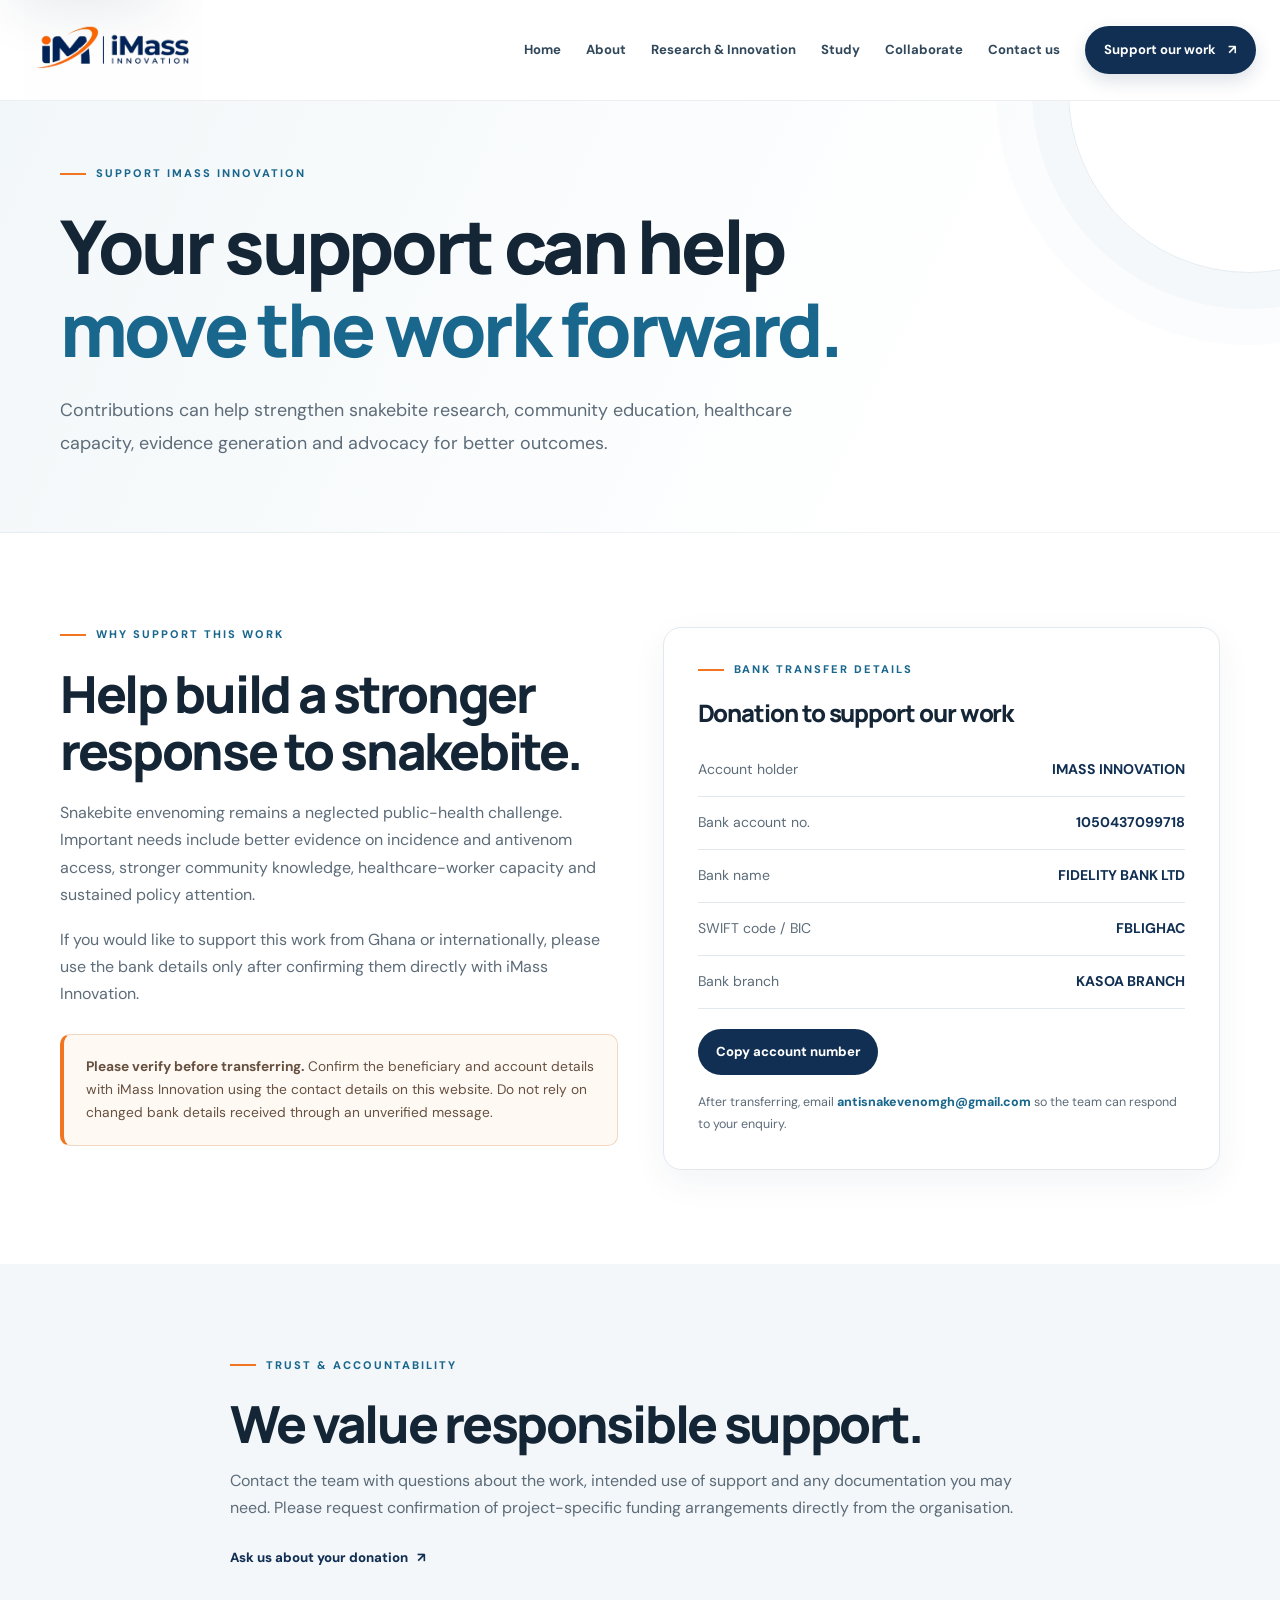
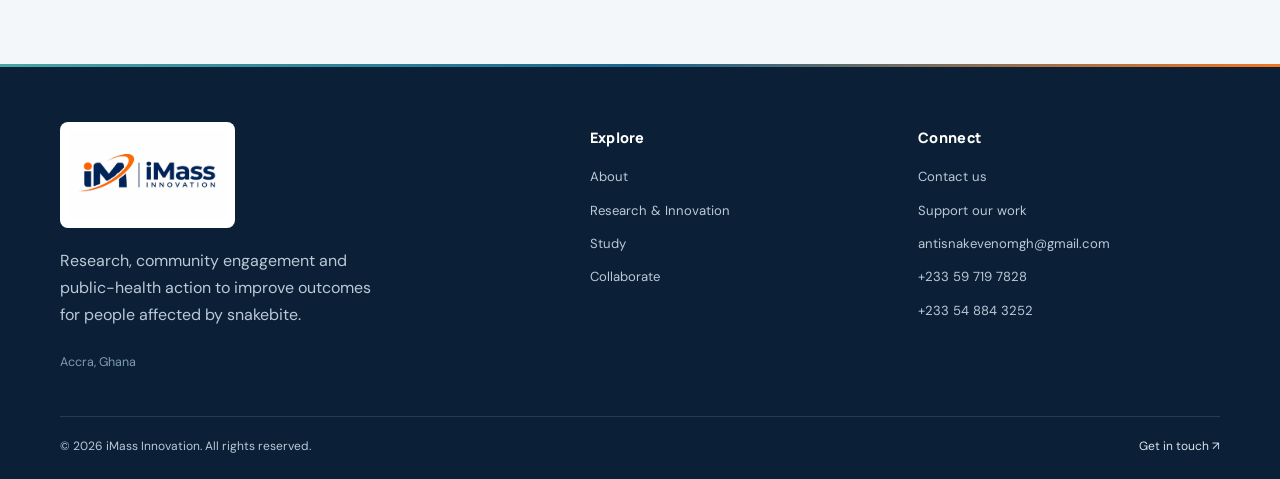
==== donate/index.html @ 9985106d "Add files via upload" ====
<!doctype html>
<html lang="en"><head>
  <!-- Core document settings -->
  <meta charset="utf-8"/>
  <meta name="viewport" content="width=device-width, initial-scale=1"/>
  <meta name="author" content="iMass Innovation"/>
  <meta name="description" content="Support iMass Innovation’s work in snakebite research, community engagement and public-health action in Ghana."/>
  <meta name="theme-color" content="#102f52"/>
  <meta name="referrer" content="strict-origin-when-cross-origin"/>

  <!-- Search engine indexing -->
  <meta name="robots" content="index, follow, max-image-preview:large, max-snippet:-1, max-video-preview:-1"/>
  <meta name="googlebot" content="index, follow"/>

  <!-- Canonical URL and site icon -->
  <link rel="canonical" href="https://imassinnovation.org/donate/"/>
  <link rel="icon" href="../assets/imass-logo.webp" type="image/webp"/>

  <!-- Open Graph sharing -->
  <meta property="og:type" content="website"/>
  <meta property="og:site_name" content="iMass Innovation"/>
  <meta property="og:title" content="Support Snakebite Research in Ghana — iMass Innovation"/>
  <meta property="og:description" content="Support iMass Innovation’s work in snakebite research, community engagement and public-health action in Ghana."/>
  <meta property="og:url" content="https://imassinnovation.org/donate/"/>
  <meta property="og:image" content="https://imassinnovation.org/assets/imass-logo.webp"/>
  <meta property="og:image:alt" content="iMass Innovation logo"/>
  <meta property="og:locale" content="en_GH"/>

  <!-- Twitter / X sharing -->
  <meta name="twitter:card" content="summary_large_image"/>
  <meta name="twitter:title" content="Support Snakebite Research in Ghana — iMass Innovation"/>
  <meta name="twitter:description" content="Support iMass Innovation’s work in snakebite research, community engagement and public-health action in Ghana."/>
  <meta name="twitter:image" content="https://imassinnovation.org/assets/imass-logo.webp"/>

  <!-- Page title -->
  <title>Support Snakebite Research in Ghana — iMass Innovation</title>

  <!-- Fonts and shared website styles -->
  <link rel="preconnect" href="https://fonts.googleapis.com"/>
  <link rel="preconnect" href="https://fonts.gstatic.com" crossorigin="anonymous"/>
  <link href="https://fonts.googleapis.com/css2?family=DM+Sans:wght@400;500;600;700;800&family=Manrope:wght@500;600;700;800&display=swap" rel="stylesheet"/>
  <link rel="stylesheet" href="../styles.css"/>

  <!-- Structured data: organisation, website, page and breadcrumbs -->
  <script type="application/ld+json">{"@context":"https://schema.org","@graph":[{"@type":"Organization","@id":"https://imassinnovation.org/#organization","name":"iMass Innovation","url":"https://imassinnovation.org/","logo":{"@type":"ImageObject","url":"https://imassinnovation.org/assets/imass-logo.webp"},"email":"antisnakevenomgh@gmail.com","telephone":["+233597197828","+233548843252"],"address":{"@type":"PostalAddress","addressLocality":"Accra","addressCountry":"GH"},"description":"iMass Innovation advances snakebite research, venom science, community engagement and public-health action in Ghana."},{"@type":"WebSite","@id":"https://imassinnovation.org/#website","url":"https://imassinnovation.org/","name":"iMass Innovation","publisher":{"@id":"https://imassinnovation.org/#organization"},"inLanguage":"en-GH"},{"@type":"WebPage","@id":"https://imassinnovation.org/donate/#webpage","url":"https://imassinnovation.org/donate/","name":"Support Snakebite Research in Ghana — iMass Innovation","description":"Support iMass Innovation’s work in snakebite research, community engagement and public-health action in Ghana.","isPartOf":{"@id":"https://imassinnovation.org/#website"},"publisher":{"@id":"https://imassinnovation.org/#organization"},"inLanguage":"en-GH","breadcrumb":{"@type":"BreadcrumbList","itemListElement":[{"@type":"ListItem","position":1,"name":"Home","item":"https://imassinnovation.org/"},{"@type":"ListItem","position":2,"name":"Support Snakebite Research in Ghana","item":"https://imassinnovation.org/donate/"}]}}]}</script>
</head><body><a class="skip-link" href="#main">Skip to content</a>
<header class="site-header"><div class="nav-shell">
  <a class="brand" href="../" aria-label="iMass Innovation home"><img loading="lazy" src="../assets/imass-logo.webp" alt="iMass Innovation"></a>
  <button class="menu-toggle" type="button" aria-expanded="false" aria-controls="site-nav"><span></span><span></span><span></span><b class="sr-only">Open navigation</b></button>
  <nav class="site-nav" id="site-nav" aria-label="Main navigation"><a href="../">Home</a><a href="../about/">About</a><a href="../research-innovation/">Research & Innovation</a><a href="../study/">Study</a><a href="../collaborate/">Collaborate</a><a href="../contact-us/">Contact us</a><a class="nav-cta" href="../donate/">Support our work <span aria-hidden="true">↗</span></a></nav>
</div></header><main id="main">
<section class="page-hero"><div class="container"><p class="eyebrow">Support iMass Innovation</p><h1>Your support can help<br><em>move the work forward.</em></h1><p class="page-lead">Contributions can help strengthen snakebite research, community education, healthcare capacity, evidence generation and advocacy for better outcomes.</p></div></section>
<section class="section" data-reveal><div class="container donation-layout"><div class="donation-copy"><p class="eyebrow">Why support this work</p><h2>Help build a stronger response to snakebite.</h2><p>Snakebite envenoming remains a neglected public-health challenge. Important needs include better evidence on incidence and antivenom access, stronger community knowledge, healthcare-worker capacity and sustained policy attention.</p><p>If you would like to support this work from Ghana or internationally, please use the bank details only after confirming them directly with iMass Innovation.</p><div class="notice"><strong>Please verify before transferring.</strong> Confirm the beneficiary and account details with iMass Innovation using the contact details on this website. Do not rely on changed bank details received through an unverified message.</div></div><div class="bank-card"><p class="eyebrow">Bank transfer details</p><h2>Donation to support our work</h2><div class="bank-row"><span>Account holder</span><strong>IMASS INNOVATION</strong></div><div class="bank-row"><span>Bank account no.</span><strong id="accountNo">1050437099718</strong></div><div class="bank-row"><span>Bank name</span><strong>FIDELITY BANK LTD</strong></div><div class="bank-row"><span>SWIFT code / BIC</span><strong>FBLIGHAC</strong></div><div class="bank-row"><span>Bank branch</span><strong>KASOA BRANCH</strong></div><button class="copy-button" type="button" data-copy-account>Copy account number</button><p class="copy-status" id="copyStatus" aria-live="polite">After transferring, email <a href="mailto:antisnakevenomgh@gmail.com">antisnakevenomgh@gmail.com</a> so the team can respond to your enquiry.</p></div></div></section>
<section class="section section-tint" data-reveal><div class="container callout-inline"><p class="eyebrow">Trust & accountability</p><h2>We value responsible support.</h2><p>Contact the team with questions about the work, intended use of support and any documentation you may need. Please request confirmation of project-specific funding arrangements directly from the organisation.</p><a class="text-link" href="../contact-us/">Ask us about your donation <span>↗</span></a></div></section>
</main><footer class="site-footer"><div class="container footer-main">
  <div class="footer-intro"><a href="../" class="footer-logo"><img loading="lazy" src="../assets/imass-logo.webp" alt="iMass Innovation"></a><p>Research, community engagement and public-health action to improve outcomes for people affected by snakebite.</p><span class="footer-location">Accra, Ghana</span></div>
  <div><h2>Explore</h2><div class="footer-links"><a href="../about/">About</a><a href="../research-innovation/">Research & Innovation</a><a href="../study/">Study</a><a href="../collaborate/">Collaborate</a></div></div>
  <div><h2>Connect</h2><div class="footer-links"><a href="../contact-us/">Contact us</a><a href="../donate/">Support our work</a><a href="mailto:antisnakevenomgh@gmail.com">antisnakevenomgh@gmail.com</a><a href="tel:+233597197828">+233 59 719 7828</a><a href="tel:+233548843252">+233 54 884 3252</a></div></div>
</div><div class="container footer-bottom"><span>© <span data-year></span> iMass Innovation. All rights reserved.</span><a href="../contact-us/">Get in touch <span aria-hidden="true">↗</span></a></div></footer><script src="../script.js" defer></script></body></html>
---- styles.css ----
/* iMass Innovation | responsive visual system */
:root{--navy:#102f52;--navy-2:#173f68;--blue:#1a678e;--teal:#48a6a5;--orange:#f27621;--ink:#142536;--muted:#5d6c79;--line:#e2e9ee;--wash:#f3f7f9;--white:#fff;--shadow:0 22px 60px rgba(16,47,82,.12);--radius:18px}
*{box-sizing:border-box}html{scroll-behavior:smooth;scroll-padding-top:100px}body{margin:0;background:#fff;color:var(--ink);font:16px/1.7 "DM Sans",Arial,sans-serif}img{display:block;max-width:100%}a{color:inherit;text-decoration:none}button{font:inherit}::selection{background:#d9edf1;color:var(--navy)}.container{width:min(1160px,calc(100% - 48px));margin-inline:auto}.sr-only{position:absolute;width:1px;height:1px;padding:0;margin:-1px;overflow:hidden;clip:rect(0,0,0,0);white-space:nowrap;border:0}.skip-link{position:fixed;z-index:3000;top:12px;left:12px;transform:translateY(-160%);background:#fff;padding:12px 18px;border-radius:8px;box-shadow:var(--shadow)}.skip-link:focus{transform:none}
h1,h2,h3,p{margin-top:0}h1,h2,h3{font-family:Manrope,"DM Sans",sans-serif;line-height:1.12;letter-spacing:-.045em}h1{font-size:clamp(2.8rem,6.4vw,5.7rem);font-weight:800;margin-bottom:24px}h1 em{font-style:normal;color:var(--blue)}h2{font-size:clamp(2rem,4vw,3.5rem);font-weight:800;margin-bottom:20px}h3{font-size:1.32rem;margin-bottom:12px}p{color:var(--muted);margin-bottom:18px}.eyebrow{display:flex;align-items:center;gap:10px;color:var(--blue);font-size:.69rem;line-height:1.4;text-transform:uppercase;letter-spacing:.18em;font-weight:800;margin-bottom:22px}.eyebrow:before{content:"";width:26px;height:2px;background:var(--orange)}
.site-header{position:sticky;top:0;z-index:1000;background:rgba(255,255,255,.95);backdrop-filter:blur(16px);border-bottom:1px solid rgba(16,47,82,.08)}.nav-shell{width:min(1240px,calc(100% - 48px));min-height:88px;margin:auto;display:flex;align-items:center;justify-content:space-between;gap:24px}.brand img{width:178px;height:auto}.site-nav{display:flex;align-items:center;gap:clamp(13px,2vw,25px)}.site-nav>a{font-size:.82rem;font-weight:700;color:#31485b;transition:color .2s}.site-nav>a:hover,.site-nav>a[aria-current=page]{color:var(--blue)}.site-nav .nav-cta{display:inline-flex;align-items:center;gap:12px;background:var(--navy);color:#fff;border-radius:999px;padding:13px 19px;box-shadow:0 7px 18px rgba(16,47,82,.14)}.site-nav .nav-cta:hover{background:var(--blue);color:#fff}.menu-toggle{display:none}
.hero{position:relative;overflow:hidden;background:linear-gradient(120deg,#f5f8fa 0%,#fff 55%,#edf4f7 100%);padding:88px 0 90px}.hero:after{content:"";position:absolute;width:560px;height:560px;border:1px solid rgba(26,103,142,.11);border-radius:50%;right:-220px;top:-230px;box-shadow:0 0 0 55px rgba(26,103,142,.035),0 0 0 110px rgba(26,103,142,.025);pointer-events:none}.hero-grid{display:grid;grid-template-columns:1fr .94fr;gap:68px;align-items:center;position:relative;z-index:1}.hero-copy .lead{max-width:610px;font-size:1.12rem;line-height:1.85}.button-row{display:flex;flex-wrap:wrap;gap:13px;margin-top:30px}.button{display:inline-flex;align-items:center;justify-content:center;gap:13px;border:1px solid transparent;border-radius:999px;padding:14px 21px;font-size:.84rem;font-weight:800;transition:transform .2s,background .2s,border-color .2s,box-shadow .2s}.button:hover{transform:translateY(-3px)}.button-primary{background:var(--navy);color:#fff;box-shadow:0 10px 24px rgba(16,47,82,.16)}.button-primary:hover{background:var(--blue);color:#fff}.button-quiet{background:#fff;border-color:#d8e1e8;color:var(--navy)}.button-quiet:hover{border-color:var(--blue)}.hero-note{display:flex;align-items:center;gap:10px;font-size:.77rem;color:#637686;margin-top:34px}.dot{width:8px;height:8px;border-radius:50%;background:var(--orange);box-shadow:0 0 0 5px rgba(242,118,33,.12)}.hero-visual{position:relative;padding:0 0 28px 28px}.hero-visual:before{content:"";position:absolute;left:0;bottom:0;width:62%;height:65%;border-radius:22px;background:#c6dfe6}.hero-visual>img{position:relative;width:100%;height:470px;object-fit:cover;border-radius:20px;box-shadow:var(--shadow)}.image-label{position:absolute;right:-14px;bottom:52px;z-index:2;background:var(--navy);color:#fff;padding:22px 25px;border-radius:14px;box-shadow:var(--shadow)}.label-kicker{display:block;font-size:.63rem;letter-spacing:.17em;color:#8ed0d1;font-weight:800;margin-bottom:9px}.image-label strong{font:700 1.1rem/1.35 Manrope,sans-serif}.intro-band{background:var(--navy);padding:58px 0}.intro-band-grid{display:grid;grid-template-columns:.55fr 1.45fr;gap:50px;align-items:start}.intro-band .eyebrow{color:#a3d5d7}.intro-band .eyebrow:before{background:var(--orange)}.intro-band h2{color:#fff;max-width:750px;margin-bottom:14px}.intro-band p:not(.eyebrow){color:#cfdae4;max-width:700px;margin:0}
.section{padding:94px 0}.section-tint{background:var(--wash)}.section-heading{display:grid;grid-template-columns:1.1fr .9fr;gap:58px;align-items:end;margin-bottom:44px}.section-heading h2{margin-bottom:0}.section-heading>p{max-width:510px;margin-bottom:5px}.feature-grid{display:grid;grid-template-columns:repeat(3,1fr);gap:22px}.feature-card{border:1px solid var(--line);border-radius:var(--radius);overflow:hidden;background:#fff;transition:transform .25s,box-shadow .25s}.feature-card:hover{transform:translateY(-6px);box-shadow:var(--shadow)}.feature-card>img{width:100%;height:225px;object-fit:cover}.feature-content{padding:25px 25px 28px}.card-index{display:block;color:var(--blue);font-size:.66rem;font-weight:800;letter-spacing:.13em;margin-bottom:13px}.feature-content p{font-size:.91rem;line-height:1.75;min-height:94px}.text-link{display:inline-flex;align-items:center;gap:9px;color:var(--navy);font-size:.83rem;font-weight:800}.text-link:hover{color:var(--blue)}.split-section{display:grid;grid-template-columns:1fr 1fr;gap:72px;align-items:center}.split-image{position:relative}.split-image:after{content:"";position:absolute;z-index:-1;width:58%;height:55%;right:-15px;bottom:-15px;background:#d6e9eb;border-radius:18px}.split-image img{width:100%;height:430px;object-fit:cover;border-radius:18px;box-shadow:var(--shadow)}.split-copy>p:not(.eyebrow){max-width:590px}.split-copy .button{margin-top:10px}.closing-panel{display:flex;align-items:center;justify-content:space-between;gap:45px;padding:56px 60px;background:linear-gradient(120deg,#102f52,#17466e);border-radius:22px;color:#fff;position:relative;overflow:hidden}.closing-panel:after{content:"";position:absolute;width:340px;height:340px;right:18%;top:-240px;border:1px solid rgba(255,255,255,.13);border-radius:50%;box-shadow:0 0 0 40px rgba(255,255,255,.035),0 0 0 80px rgba(255,255,255,.025)}.closing-panel>div,.closing-panel>a{position:relative;z-index:1}.closing-panel>div{max-width:700px}.closing-panel h2{color:#fff;margin-bottom:15px}.closing-panel p:not(.eyebrow){color:#d3e0e9;margin:0;max-width:650px}.closing-panel .eyebrow{color:#a3d5d7}.button-light{background:#fff;color:var(--navy);white-space:nowrap}.button-light:hover{background:#eaf4f6}.button-outline-light{border-color:rgba(255,255,255,.38);color:#fff}.button-outline-light:hover{border-color:#fff;background:rgba(255,255,255,.08)}
.page-hero{padding:65px 0 72px;background:linear-gradient(115deg,#f2f7f9,#fff 72%);border-bottom:1px solid rgba(16,47,82,.05)}.breadcrumb{display:flex;align-items:center;gap:10px;color:#84929d;font-size:.75rem;margin-bottom:36px}.breadcrumb a{color:var(--blue);font-weight:700}.page-hero h1{font-size:clamp(2.7rem,5.8vw,5rem);max-width:900px}.page-lead{font-size:1.12rem;max-width:760px;line-height:1.85;margin:0}.number-grid{display:grid;grid-template-columns:repeat(3,1fr);gap:18px}.number-grid article{padding:30px;border:1px solid var(--line);border-radius:15px;background:#fff}.number-grid article>span{display:block;color:var(--orange);font-size:.7rem;font-weight:800;letter-spacing:.14em;margin-bottom:22px}.number-grid h3{font-size:1.22rem}.number-grid p{font-size:.9rem;margin-bottom:0}.research-list{display:grid;gap:18px}.research-row{display:grid;grid-template-columns:310px 1fr;gap:35px;align-items:center;padding:18px;border:1px solid var(--line);border-radius:18px}.research-image img{width:100%;height:220px;object-fit:cover;border-radius:12px}.research-body p{max-width:700px;margin-bottom:0}.research-body h3{font-size:1.65rem}.contact-layout,.donation-layout{display:grid;grid-template-columns:1fr 1fr;gap:45px;align-items:start}.contact-copy h2,.donation-copy h2{max-width:550px}.contact-copy .button{margin-top:12px}.contact-card,.bank-card{padding:34px;border:1px solid var(--line);border-radius:18px;background:#fff;box-shadow:0 12px 35px rgba(16,47,82,.055)}.contact-detail{padding:19px 0;border-bottom:1px solid var(--line)}.contact-detail:first-child{padding-top:0}.contact-detail:last-child{border:0;padding-bottom:0}.contact-detail>span{display:block;color:#84929d;font-size:.72rem;text-transform:uppercase;letter-spacing:.12em;font-weight:800;margin-bottom:7px}.contact-detail a,.contact-detail strong{display:block;color:var(--navy);font-size:.98rem;font-weight:800;margin:3px 0}.bank-card h2{font-size:1.5rem;margin-bottom:18px}.bank-row{display:flex;align-items:flex-start;justify-content:space-between;gap:18px;padding:14px 0;border-bottom:1px solid var(--line);font-size:.88rem}.bank-row span{color:var(--muted)}.bank-row strong{text-align:right;overflow-wrap:anywhere;color:var(--navy)}.copy-button{border:0;border-radius:999px;background:var(--navy);color:#fff;padding:12px 18px;margin-top:20px;font-size:.82rem;font-weight:800;cursor:pointer}.copy-button:hover{background:var(--blue)}.copy-status{font-size:.78rem;margin:17px 0 0}.copy-status a{color:var(--blue);font-weight:800}.notice{margin-top:26px;padding:20px 22px;border:1px solid #f2d6bf;border-left:4px solid var(--orange);border-radius:10px;background:#fff9f4;color:#665140;font-size:.86rem}.callout-inline{max-width:820px}.callout-inline h2{margin-bottom:14px}.callout-inline .text-link{margin-top:8px}
.site-footer{background:#0b2037;color:#fff;padding:58px 0 22px}.footer-main{display:grid;grid-template-columns:1.4fr .8fr .9fr;gap:60px}.footer-logo img{width:175px;height:auto;background:#fff;padding:8px;border-radius:8px}.footer-intro p{color:#bac9d6;max-width:330px;margin:19px 0}.footer-location{color:#7f9bb0;font-size:.78rem}.site-footer h2{color:#fff;font-size:.9rem;letter-spacing:.02em;margin:8px 0 20px}.footer-links{display:grid;gap:11px}.footer-links a,.footer-bottom{color:#bac9d6;font-size:.82rem}.footer-links a:hover,.footer-bottom a:hover{color:#fff}.footer-bottom{display:flex;align-items:center;justify-content:space-between;gap:20px;border-top:1px solid rgba(255,255,255,.12);padding-top:19px;margin-top:42px;font-size:.75rem}.footer-bottom a{color:#d7e3ec}
@media(max-width:980px){.site-nav{gap:13px}.site-nav>a{font-size:.74rem}.brand img{width:155px}.hero-grid{gap:38px}.hero-visual>img{height:410px}.feature-grid{gap:16px}.feature-content{padding:21px}.split-section{gap:45px}.closing-panel{padding:45px}.footer-main{gap:35px}}
@media(max-width:760px){.container,.nav-shell{width:calc(100% - 34px)}.nav-shell{min-height:74px}.brand img{width:148px}.menu-toggle{display:flex;flex-direction:column;justify-content:center;gap:5px;border:1px solid var(--line);background:#fff;border-radius:10px;width:45px;height:43px;padding:10px;cursor:pointer;z-index:1201}.menu-toggle span{width:100%;height:2px;background:var(--navy);border-radius:2px;transition:transform .2s,opacity .2s}.menu-toggle[aria-expanded=true] span:first-child{transform:translateY(7px) rotate(45deg)}.menu-toggle[aria-expanded=true] span:nth-child(2){opacity:0}.menu-toggle[aria-expanded=true] span:nth-child(3){transform:translateY(-7px) rotate(-45deg)}.site-nav{position:fixed;inset:0;width:100%;height:100vh;height:100dvh;z-index:1200;background:#fff;padding:100px 28px 35px;display:flex;flex-direction:column;align-items:stretch;gap:0;overflow-y:auto;overscroll-behavior:contain;transform:translateX(-100%);visibility:hidden;transition:transform .38s cubic-bezier(.22,.8,.25,1),visibility .38s;box-shadow:18px 0 50px rgba(16,47,82,.12)}.site-nav.open{transform:translateX(0);visibility:visible}.menu-toggle{position:relative;z-index:1202}.site-header{z-index:1203}.menu-open{overflow:hidden;touch-action:none}.site-nav>a{width:100%;padding:17px 4px;border-bottom:1px solid var(--line);font-size:1.02rem}.site-nav .nav-cta{margin-top:22px;justify-content:center;border:0;padding:15px}.hero{padding:55px 0 62px}.hero-grid{grid-template-columns:1fr;gap:38px}.hero-visual{padding-left:12px}.hero-visual>img{height:330px}.image-label{right:-3px;bottom:42px}.intro-band{padding:43px 0}.intro-band-grid{grid-template-columns:1fr;gap:6px}.section{padding:68px 0}.section-heading{grid-template-columns:1fr;gap:18px;margin-bottom:30px}.feature-grid,.number-grid{grid-template-columns:1fr}.feature-card>img{height:215px}.feature-content p{min-height:auto}.split-section{grid-template-columns:1fr;gap:32px}.split-image{order:0}.split-image img{height:300px}.split-copy{order:1}.closing-panel{align-items:flex-start;flex-direction:column;padding:34px 26px;gap:27px}.page-hero{padding:43px 0 52px}.breadcrumb{margin-bottom:27px}.page-lead{font-size:1rem}.research-row{grid-template-columns:1fr;gap:20px;padding:14px}.research-image img{height:215px}.contact-layout,.donation-layout{grid-template-columns:1fr;gap:28px}.contact-card,.bank-card{padding:25px}.footer-main{grid-template-columns:1fr;gap:32px}.footer-bottom{align-items:flex-start;flex-direction:column;gap:8px;margin-top:30px}.site-footer{padding-top:43px}}
@media(prefers-reduced-motion:reduce){html{scroll-behavior:auto}*,*:before,*:after{animation-duration:.01ms!important;transition-duration:.01ms!important}}


/* ── Modern interaction and accessibility refinements ─────────────────── */
:root { --ease-out: cubic-bezier(.2,.75,.25,1); }
html { scroll-behavior: smooth; }
body { -webkit-font-smoothing: antialiased; text-rendering: optimizeLegibility; }
a, button { -webkit-tap-highlight-color: transparent; }
a:focus-visible, button:focus-visible {
  outline: 3px solid #f27621; outline-offset: 4px;
}
.site-header { transition: box-shadow .25s ease, background .25s ease; }
.site-nav > a:not(.nav-cta) { position: relative; }
.site-nav > a:not(.nav-cta)::after {
  content: ""; position: absolute; left: 0; right: 100%; bottom: -8px;
  height: 2px; background: var(--orange); transition: right .25s var(--ease-out);
}
.site-nav > a:not(.nav-cta):hover::after,
.site-nav > a:not(.nav-cta)[aria-current="page"]::after { right: 0; }
.button, .nav-cta, .copy-button { will-change: transform; }
.feature-card, .number-grid article, .research-row, .contact-card, .bank-card {
  transition: transform .28s var(--ease-out), box-shadow .28s var(--ease-out), border-color .28s ease;
}
.number-grid article:hover, .research-row:hover {
  transform: translateY(-4px); border-color: #c8dce5; box-shadow: 0 18px 42px rgba(16,47,82,.08);
}
.feature-card > img, .research-image img, .split-image img, .hero-visual > img {
  transition: transform .65s var(--ease-out);
}
.feature-card:hover > img { transform: scale(1.035); }
.reveal-pending { opacity: 0; transform: translateY(24px); transition: opacity .7s ease, transform .7s var(--ease-out); }
.reveal-pending.revealed { opacity: 1; transform: translateY(0); }
.page-hero { position: relative; overflow: hidden; }
.page-hero::after {
  content: ""; position: absolute; width: 360px; height: 360px; right: -150px; top: -190px;
  border: 1px solid rgba(26,103,142,.12); border-radius: 50%;
  box-shadow: 0 0 0 36px rgba(26,103,142,.025), 0 0 0 72px rgba(26,103,142,.02);
  pointer-events: none;
}
.page-hero .container { position: relative; z-index: 1; }
.contact-detail a:hover, .footer-links a:hover, .text-link:hover { text-decoration: underline; text-underline-offset: 4px; }
.site-footer { position: relative; }
.site-footer::before { content: ""; display: block; height: 3px; position: absolute; inset: 0 0 auto; background: linear-gradient(90deg, var(--teal), var(--blue), var(--orange)); }
@media (max-width: 980px) {
  .hero-grid { gap: 38px; }
  .hero-visual > img { height: 390px; }
}
@media (max-width: 760px) {
  .section { padding: 68px 0; }
  .hero { padding: 62px 0 68px; }
  .hero-grid, .section-heading, .split-section, .contact-layout, .donation-layout {
    grid-template-columns: 1fr; gap: 34px;
  }
  .hero-visual { margin: 0 10px 0 0; }
  .hero-visual > img { height: min(76vw, 390px); }
  .image-label { right: -8px; bottom: 42px; }
  .intro-band-grid { grid-template-columns: 1fr; gap: 14px; }
  .feature-grid, .number-grid { grid-template-columns: 1fr; }
  .feature-content p { min-height: 0; }
  .research-row { grid-template-columns: 1fr; gap: 18px; }
  .research-image img { height: 220px; }
  .closing-panel { padding: 34px 26px; align-items: flex-start; flex-direction: column; gap: 25px; }
  .footer-main { grid-template-columns: 1fr 1fr; gap: 34px 24px; }
  .footer-intro { grid-column: 1 / -1; }
  .footer-bottom { align-items: flex-start; flex-direction: column; }
  .page-hero { padding: 54px 0 58px; }
  .page-hero h1 { font-size: clamp(2.45rem, 11vw, 4rem); }
}
@media (max-width: 420px) {
  .container, .nav-shell { width: calc(100% - 30px); }
  .footer-main { grid-template-columns: 1fr; }
  .footer-intro { grid-column: auto; }
  .button-row { align-items: stretch; flex-direction: column; }
  .button-row .button { width: 100%; }
}
@media (prefers-reduced-motion: reduce) {
  *, *::before, *::after { scroll-behavior: auto !important; animation-duration: .01ms !important;
    animation-iteration-count: 1 !important; transition-duration: .01ms !important; }
  .reveal-pending { opacity: 1; transform: none; }
}


/* Mobile navigation: remove decorative hover/active underline */
@media (max-width: 760px) {
  .site-nav > a:not(.nav-cta)::after,
  .site-nav > a:not(.nav-cta):hover::after,
  .site-nav > a:not(.nav-cta)[aria-current="page"]::after {
    content: none !important;
    display: none !important;
  }
}
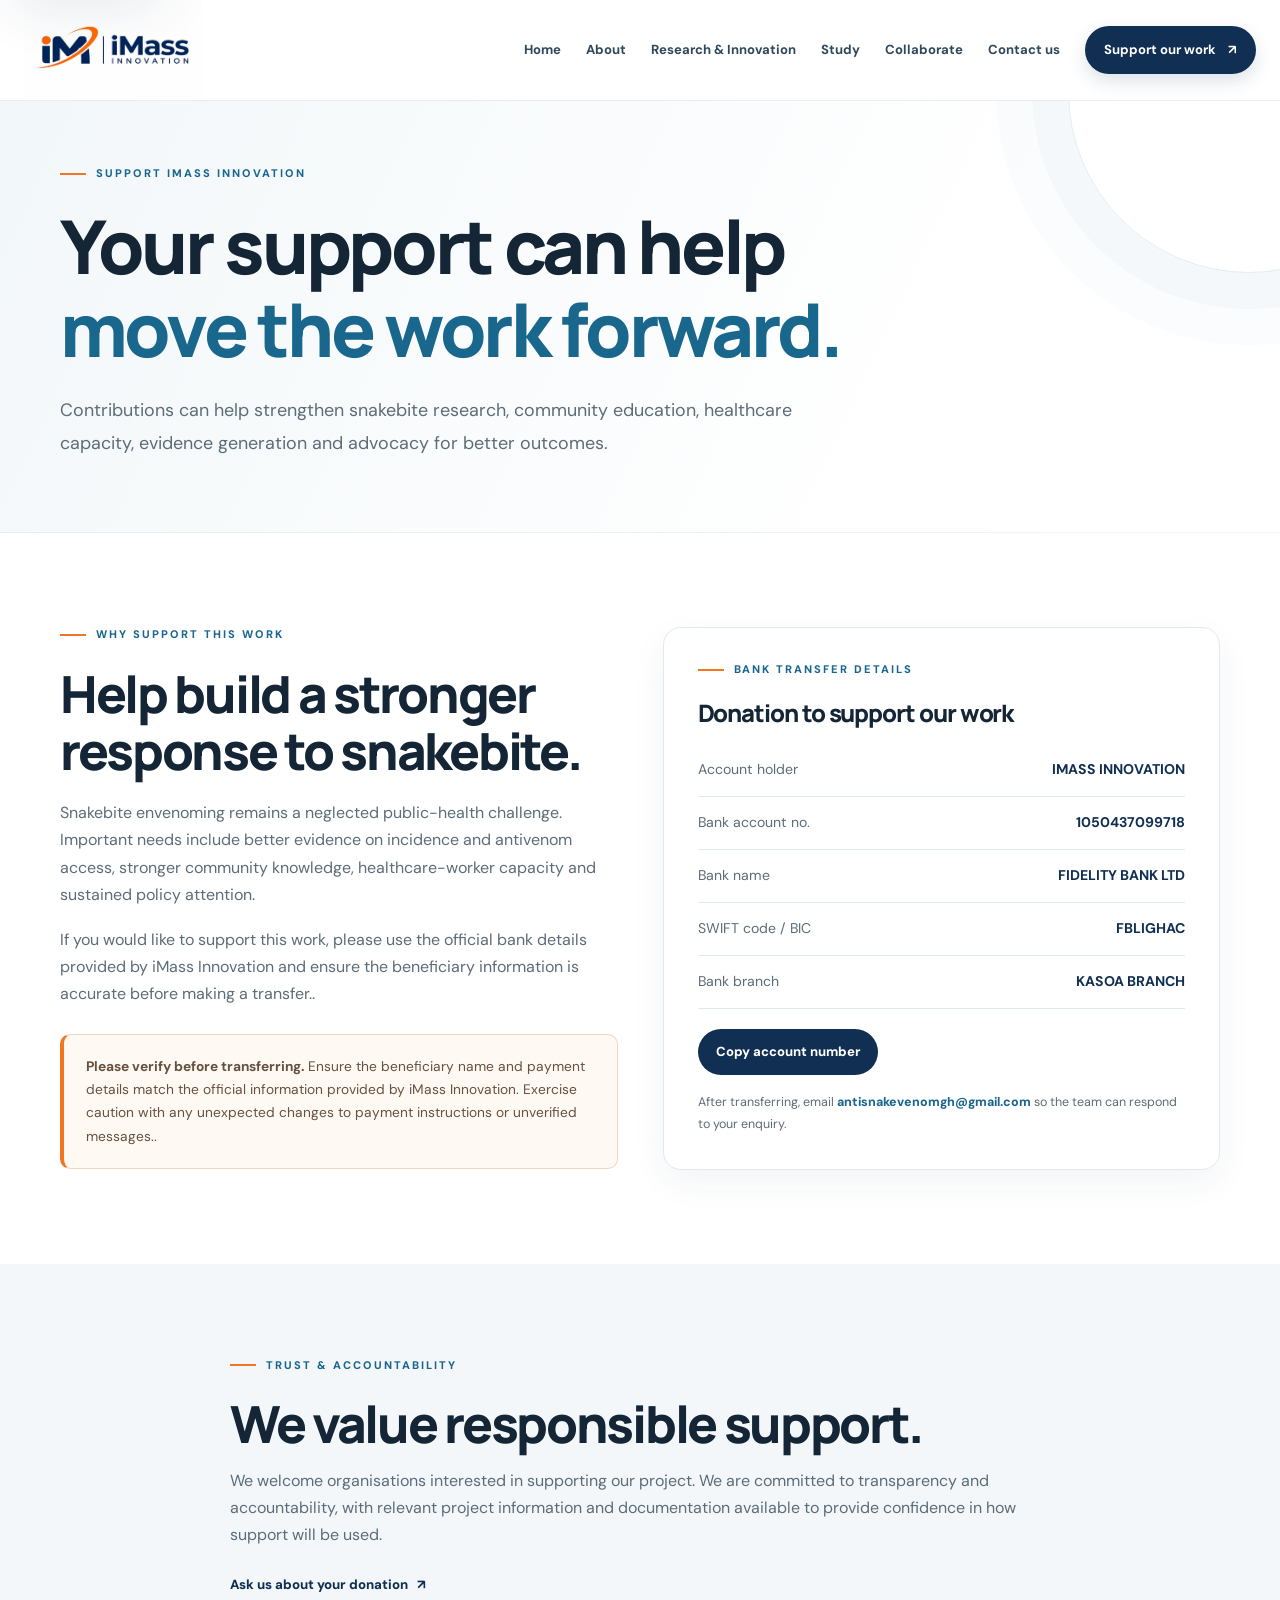
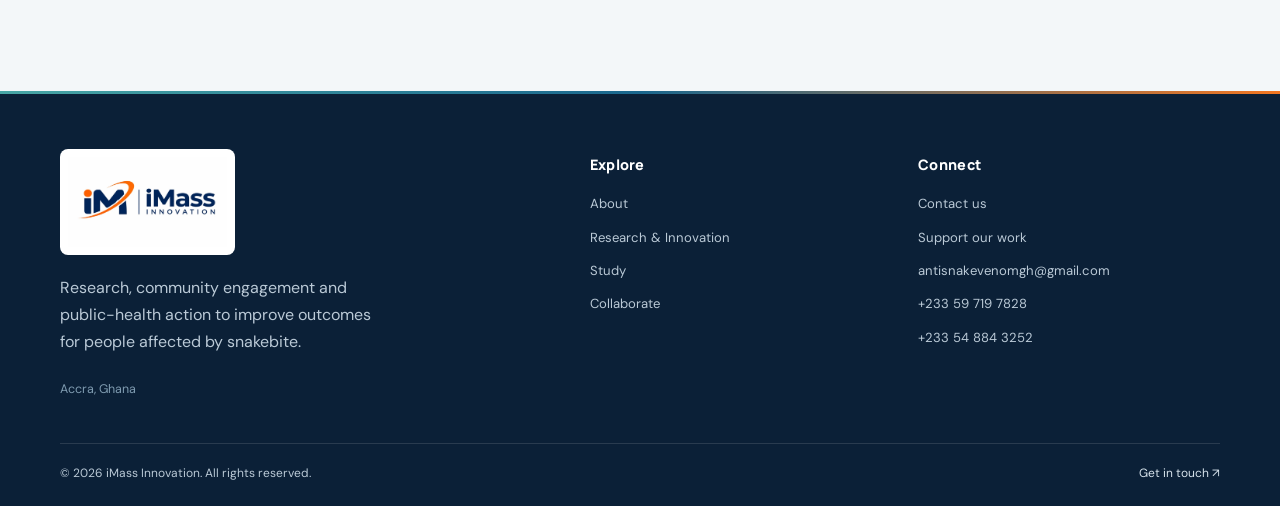
==== commit 48182b18: "Revise donation section for clarity and verification Updated the donation section to clarify bank tr" ====
--- a/donate/index.html
+++ b/donate/index.html
@@ -50,10 +50,10 @@
   <nav class="site-nav" id="site-nav" aria-label="Main navigation"><a href="../">Home</a><a href="../about/">About</a><a href="../research-innovation/">Research & Innovation</a><a href="../study/">Study</a><a href="../collaborate/">Collaborate</a><a href="../contact-us/">Contact us</a><a class="nav-cta" href="../donate/">Support our work <span aria-hidden="true">↗</span></a></nav>
 </div></header><main id="main">
 <section class="page-hero"><div class="container"><p class="eyebrow">Support iMass Innovation</p><h1>Your support can help<br><em>move the work forward.</em></h1><p class="page-lead">Contributions can help strengthen snakebite research, community education, healthcare capacity, evidence generation and advocacy for better outcomes.</p></div></section>
-<section class="section" data-reveal><div class="container donation-layout"><div class="donation-copy"><p class="eyebrow">Why support this work</p><h2>Help build a stronger response to snakebite.</h2><p>Snakebite envenoming remains a neglected public-health challenge. Important needs include better evidence on incidence and antivenom access, stronger community knowledge, healthcare-worker capacity and sustained policy attention.</p><p>If you would like to support this work from Ghana or internationally, please use the bank details only after confirming them directly with iMass Innovation.</p><div class="notice"><strong>Please verify before transferring.</strong> Confirm the beneficiary and account details with iMass Innovation using the contact details on this website. Do not rely on changed bank details received through an unverified message.</div></div><div class="bank-card"><p class="eyebrow">Bank transfer details</p><h2>Donation to support our work</h2><div class="bank-row"><span>Account holder</span><strong>IMASS INNOVATION</strong></div><div class="bank-row"><span>Bank account no.</span><strong id="accountNo">1050437099718</strong></div><div class="bank-row"><span>Bank name</span><strong>FIDELITY BANK LTD</strong></div><div class="bank-row"><span>SWIFT code / BIC</span><strong>FBLIGHAC</strong></div><div class="bank-row"><span>Bank branch</span><strong>KASOA BRANCH</strong></div><button class="copy-button" type="button" data-copy-account>Copy account number</button><p class="copy-status" id="copyStatus" aria-live="polite">After transferring, email <a href="mailto:antisnakevenomgh@gmail.com">antisnakevenomgh@gmail.com</a> so the team can respond to your enquiry.</p></div></div></section>
-<section class="section section-tint" data-reveal><div class="container callout-inline"><p class="eyebrow">Trust & accountability</p><h2>We value responsible support.</h2><p>Contact the team with questions about the work, intended use of support and any documentation you may need. Please request confirmation of project-specific funding arrangements directly from the organisation.</p><a class="text-link" href="../contact-us/">Ask us about your donation <span>↗</span></a></div></section>
+<section class="section" data-reveal><div class="container donation-layout"><div class="donation-copy"><p class="eyebrow">Why support this work</p><h2>Help build a stronger response to snakebite.</h2><p>Snakebite envenoming remains a neglected public-health challenge. Important needs include better evidence on incidence and antivenom access, stronger community knowledge, healthcare-worker capacity and sustained policy attention.</p><p>If you would like to support this work, please use the official bank details provided by iMass Innovation and ensure the beneficiary information is accurate before making a transfer..</p><div class="notice"><strong>Please verify before transferring.</strong> Ensure the beneficiary name and payment details match the official information provided by iMass Innovation. Exercise caution with any unexpected changes to payment instructions or unverified messages..</div></div><div class="bank-card"><p class="eyebrow">Bank transfer details</p><h2>Donation to support our work</h2><div class="bank-row"><span>Account holder</span><strong>IMASS INNOVATION</strong></div><div class="bank-row"><span>Bank account no.</span><strong id="accountNo">1050437099718</strong></div><div class="bank-row"><span>Bank name</span><strong>FIDELITY BANK LTD</strong></div><div class="bank-row"><span>SWIFT code / BIC</span><strong>FBLIGHAC</strong></div><div class="bank-row"><span>Bank branch</span><strong>KASOA BRANCH</strong></div><button class="copy-button" type="button" data-copy-account>Copy account number</button><p class="copy-status" id="copyStatus" aria-live="polite">After transferring, email <a href="mailto:antisnakevenomgh@gmail.com">antisnakevenomgh@gmail.com</a> so the team can respond to your enquiry.</p></div></div></section>
+<section class="section section-tint" data-reveal><div class="container callout-inline"><p class="eyebrow">Trust & accountability</p><h2>We value responsible support.</h2><p>We welcome organisations interested in supporting our project. We are committed to transparency and accountability, with relevant project information and documentation available to provide confidence in how support will be used.</p><a class="text-link" href="../contact-us/">Ask us about your donation <span>↗</span></a></div></section>
 </main><footer class="site-footer"><div class="container footer-main">
   <div class="footer-intro"><a href="../" class="footer-logo"><img loading="lazy" src="../assets/imass-logo.webp" alt="iMass Innovation"></a><p>Research, community engagement and public-health action to improve outcomes for people affected by snakebite.</p><span class="footer-location">Accra, Ghana</span></div>
   <div><h2>Explore</h2><div class="footer-links"><a href="../about/">About</a><a href="../research-innovation/">Research & Innovation</a><a href="../study/">Study</a><a href="../collaborate/">Collaborate</a></div></div>
   <div><h2>Connect</h2><div class="footer-links"><a href="../contact-us/">Contact us</a><a href="../donate/">Support our work</a><a href="mailto:antisnakevenomgh@gmail.com">antisnakevenomgh@gmail.com</a><a href="tel:+233597197828">+233 59 719 7828</a><a href="tel:+233548843252">+233 54 884 3252</a></div></div>
-</div><div class="container footer-bottom"><span>© <span data-year></span> iMass Innovation. All rights reserved.</span><a href="../contact-us/">Get in touch <span aria-hidden="true">↗</span></a></div></footer><script src="../script.js" defer></script></body></html>+</div><div class="container footer-bottom"><span>© <span data-year></span> iMass Innovation. All rights reserved.</span><a href="../contact-us/">Get in touch <span aria-hidden="true">↗</span></a></div></footer><script src="../script.js" defer></script></body></html>
